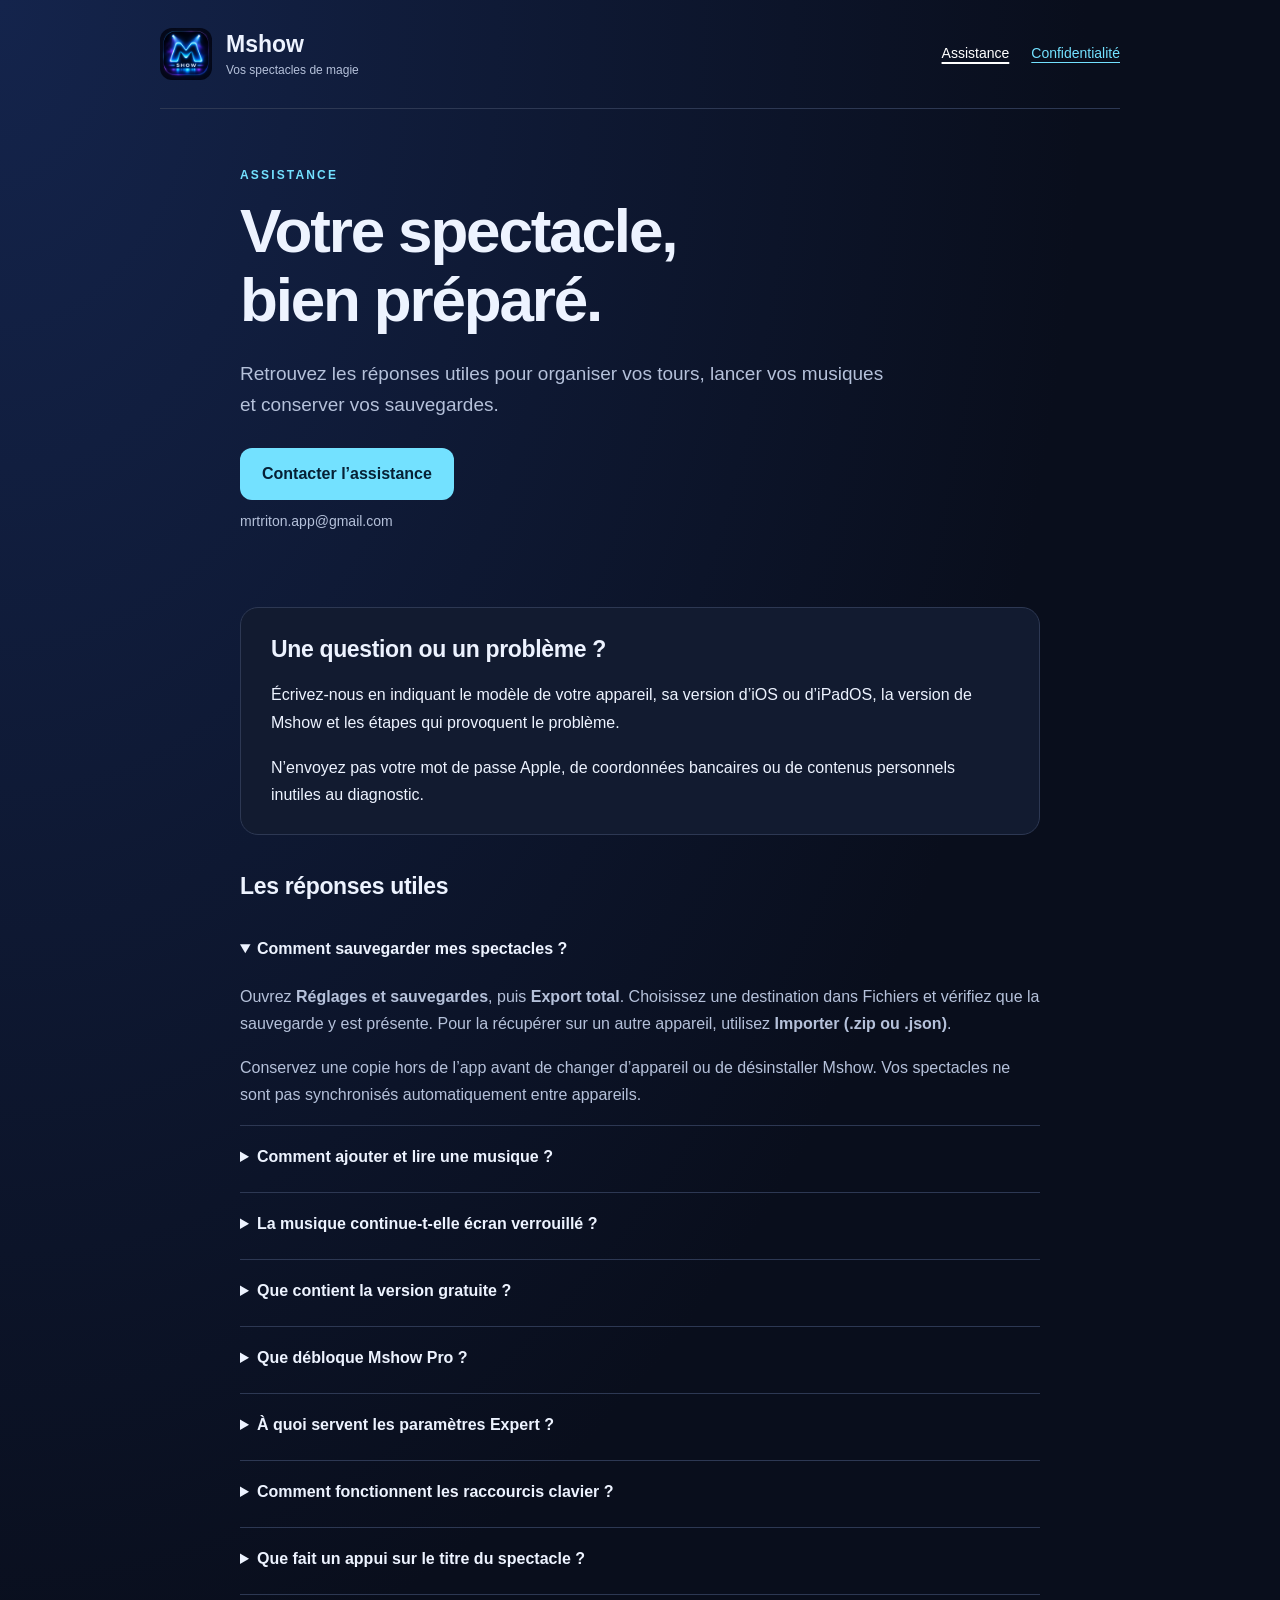
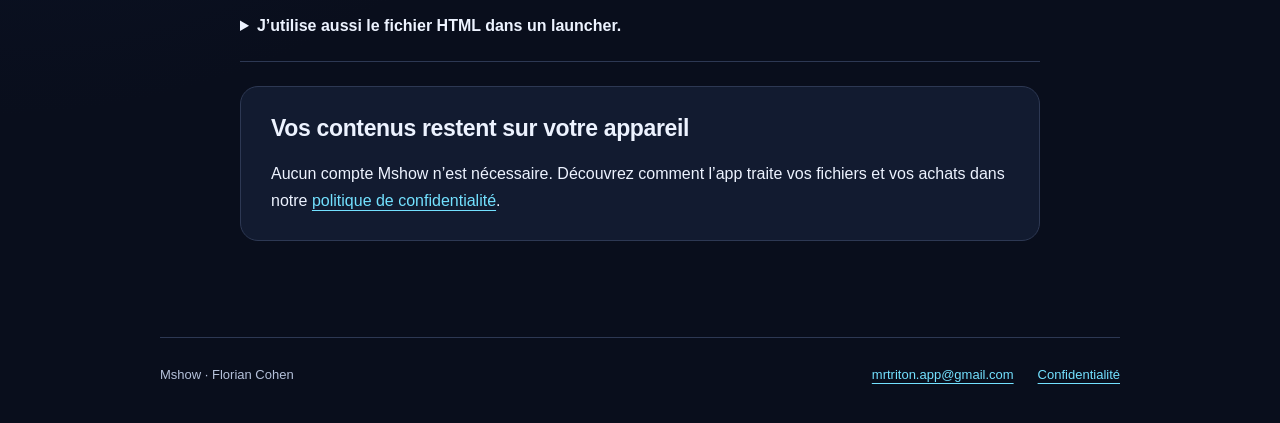
==== index.html @ b4349d7d "Publish Mshow support and privacy pages" ====
<!doctype html>
<html lang="fr"><head><meta charset="utf-8"><meta name="viewport" content="width=device-width,initial-scale=1"><title>Assistance Mshow</title><meta name="description" content="Aide Mshow : spectacles, musiques, sauvegardes et achat unique Mshow Pro."><link rel="icon" href="logo.png"><link rel="stylesheet" href="style.css"></head>
<body><header><a class="brand" href="./"><img src="logo.png" width="52" height="52" alt=""><span>Mshow<small>Vos spectacles de magie</small></span></a><nav aria-label="Navigation"><a href="./" aria-current="page">Assistance</a><a href="confidentialite.html">Confidentialité</a></nav></header>
<main><section class="intro"><p class="eyebrow">ASSISTANCE</p><h1>Votre spectacle,<br>bien préparé.</h1><p class="lead">Retrouvez les réponses utiles pour organiser vos tours, lancer vos musiques et conserver vos sauvegardes.</p><a class="contact" href="mailto:mrtriton.app@gmail.com?subject=Assistance%20Mshow">Contacter l’assistance</a><p class="email">mrtriton.app@gmail.com</p></section>
<section class="card"><h2>Une question ou un problème ?</h2><p>Écrivez-nous en indiquant le modèle de votre appareil, sa version d’iOS ou d’iPadOS, la version de Mshow et les étapes qui provoquent le problème.</p><p>N’envoyez pas votre mot de passe Apple, de coordonnées bancaires ou de contenus personnels inutiles au diagnostic.</p></section>
<section aria-labelledby="faq"><h2 id="faq">Les réponses utiles</h2>
<details open><summary>Comment sauvegarder mes spectacles ?</summary><p>Ouvrez <strong>Réglages et sauvegardes</strong>, puis <strong>Export total</strong>. Choisissez une destination dans Fichiers et vérifiez que la sauvegarde y est présente. Pour la récupérer sur un autre appareil, utilisez <strong>Importer (.zip ou .json)</strong>.</p><p>Conservez une copie hors de l’app avant de changer d’appareil ou de désinstaller Mshow. Vos spectacles ne sont pas synchronisés automatiquement entre appareils.</p></details>
<details><summary>Comment ajouter et lire une musique ?</summary><p>Ouvrez un tour et choisissez un fichier musical présent sur l’appareil. Réglez si besoin le début et la fin de l’extrait, puis enregistrez le tour. En mode Live, touchez le tour pour lancer sa musique.</p><p>Si vous n’entendez rien, vérifiez le volume A/B/C sélectionné et la sortie audio de l’appareil. Assurez-vous que le fichier a bien été téléchargé depuis son service de stockage.</p></details>
<details><summary>La musique continue-t-elle écran verrouillé ?</summary><p>L’app iOS utilise un lecteur natif pour continuer la lecture lorsque vous ouvrez une autre app ou verrouillez l’écran. Les commandes de lecture et de pause sont disponibles sur l’écran verrouillé lorsqu’iOS les associe à Mshow.</p><p>Avant un spectacle, vérifiez les extraits, les enchaînements, le Bluetooth et les interruptions avec votre appareil et vos musiques. Attendez que les pistes nécessaires soient préparées avant de verrouiller l’écran.</p></details>
<details><summary>Que contient la version gratuite ?</summary><p>Un spectacle et jusqu’à dix tours dans la bibliothèque, avec lecture musicale, listes de préparation, sauvegardes et exports. Les listes de préparation et les séparateurs ne comptent pas comme tours.</p></details>
<details><summary>Que débloque Mshow Pro ?</summary><p>Mshow Pro permet de créer des spectacles et des tours sans limite. Il s’agit d’un <strong>achat unique, sans abonnement</strong>. Le prix localisé s’affiche dans l’app et Apple confirme le montant avant tout achat.</p><p>Pour retrouver votre achat, ouvrez <strong>Réglages et sauvegardes → Découvrir Mshow Pro → Restaurer mes achats</strong>, avec le compte Apple utilisé lors de l’achat. Une réinstallation peut aussi retrouver automatiquement le droit Pro. La restauration de l’achat ne restaure pas vos spectacles : utilisez vos sauvegardes pour vos contenus.</p></details>
<details><summary>À quoi servent les paramètres Expert ?</summary><p>Ils permettent d’afficher le volume C, de choisir les vues du spectacle, d’activer les transferts en petits fichiers, de régler leur taille et de configurer les raccourcis clavier.</p><p>La conversion locale des nouveaux fichiers musicaux dépassant 320 kb/s en MP3 320 kb/s est activée par défaut. Désactivez cette option pour conserver systématiquement les originaux. Les anciennes musiques et les sauvegardes importées ne sont pas réencodées.</p></details>
<details><summary>Comment fonctionnent les raccourcis clavier ?</summary><p>Activez-les dans Expert. Par défaut : Espace pour la musique suivante, A/B/C pour les volumes correspondants, D pour pause/reprise et E pour la musique précédente. C ne fonctionne que si le volume C est actif. Chaque touche est personnalisable.</p><p>Les raccourcis de lettres sont suspendus pendant la saisie, l’édition et les fenêtres de réglages. Les touches média restent indépendantes de cette option ; leur transmission dépend du clavier et du système. Lancez une première musique au toucher si nécessaire.</p></details>
<details><summary>Que fait un appui sur le titre du spectacle ?</summary><p>En Live, il efface les repères des tours déjà lus et désactive le suivi GO. La musique en cours continue à sa position actuelle.</p></details>
<details><summary>J’utilise aussi le fichier HTML dans un launcher.</summary><p>Le HTML conserve son stockage dans le navigateur ou le launcher utilisé. Ses données ne se synchronisent pas automatiquement avec l’app iOS : transférez-les par sauvegarde.</p><p>Dans le HTML, la lecture en arrière-plan et les touches média dépendent du launcher. Les achats et la restauration Apple sont disponibles dans l’app iOS. Pour un spectacle dans le launcher, gardez-le au premier plan si son navigateur suspend l’audio.</p></details>
</section><section class="card"><h2>Vos contenus restent sur votre appareil</h2><p>Aucun compte Mshow n’est nécessaire. Découvrez comment l’app traite vos fichiers et vos achats dans notre <a href="confidentialite.html">politique de confidentialité</a>.</p></section></main>
<footer><p>Mshow · Florian Cohen</p><a href="mailto:mrtriton.app@gmail.com">mrtriton.app@gmail.com</a><a href="confidentialite.html">Confidentialité</a></footer></body></html>
---- style.css ----
:root{color-scheme:dark;--bg:#090e1c;--panel:#121b30;--line:#2d3853;--ink:#edf3ff;--muted:#b5c1da;--cyan:#73e1ff;--purple:#b7a2ff;font-family:-apple-system,BlinkMacSystemFont,"Segoe UI",sans-serif}*{box-sizing:border-box}body{margin:0;background:radial-gradient(ellipse at 0 0,#14244c 0,transparent 60%),var(--bg);color:var(--ink);line-height:1.7}a{color:var(--cyan);text-underline-offset:4px}a:hover{color:white}header,footer,main{width:min(100% - 40px,960px);margin:auto}header{display:flex;align-items:center;justify-content:space-between;gap:24px;padding:28px 0;border-bottom:1px solid var(--line)}.brand{display:flex;align-items:center;gap:14px;text-decoration:none;font-weight:800;font-size:23px;color:var(--ink);line-height:1.25}.brand img{border-radius:12px}.brand small{display:block;color:var(--muted);font-size:12px;font-weight:400;margin-top:5px}nav{display:flex;gap:22px;font-size:14px}nav a[aria-current]{color:white;text-decoration-thickness:2px}main{padding:56px 0 60px;max-width:800px}h1{font-size:clamp(36px,7vw,62px);line-height:1.1;letter-spacing:-.035em;margin:12px 0 24px}h2{font-size:23px;line-height:1.35;letter-spacing:-.015em;margin:0 0 16px}p{margin:0 0 18px}.eyebrow{font-size:12px;letter-spacing:.18em;font-weight:800;color:var(--cyan);margin:0}.lead{font-size:19px;line-height:1.65;max-width:650px;color:var(--muted)}.intro{padding-bottom:32px}.contact{display:inline-block;background:var(--cyan);color:#062035;text-decoration:none;font-size:16px;font-weight:750;padding:12px 22px;border-radius:12px;margin:10px 0}.contact:hover{background:#b4f0ff;color:#062035}.email{font-size:14px;color:var(--muted)}.card{padding:26px 30px;background:var(--panel);border:1px solid var(--line);border-radius:18px;margin:24px 0 36px}.card p:last-child{margin-bottom:0}details{border-bottom:1px solid var(--line);padding:17px 0}summary{font-weight:700;cursor:pointer;min-height:32px;padding-right:8px}details p{color:var(--muted);margin:16px 0 0}.policy section{padding:28px 0;border-top:1px solid var(--line)}.policy section p{color:var(--muted)}.policy .lead{margin-bottom:42px}.policy p:last-child{margin-bottom:0}footer{display:flex;flex-wrap:wrap;gap:12px 24px;padding:26px 0 36px;border-top:1px solid var(--line);font-size:13px;color:var(--muted)}footer p{margin:0;margin-right:auto}:focus-visible{outline:3px solid var(--purple);outline-offset:5px}@media(max-width:560px){header{align-items:flex-start;flex-direction:column;gap:20px;padding-top:22px}.brand{font-size:21px}main{padding-top:36px}.card{padding:22px}nav{gap:24px}.lead{font-size:17px}summary{line-height:1.5}footer{flex-direction:column;gap:9px}}
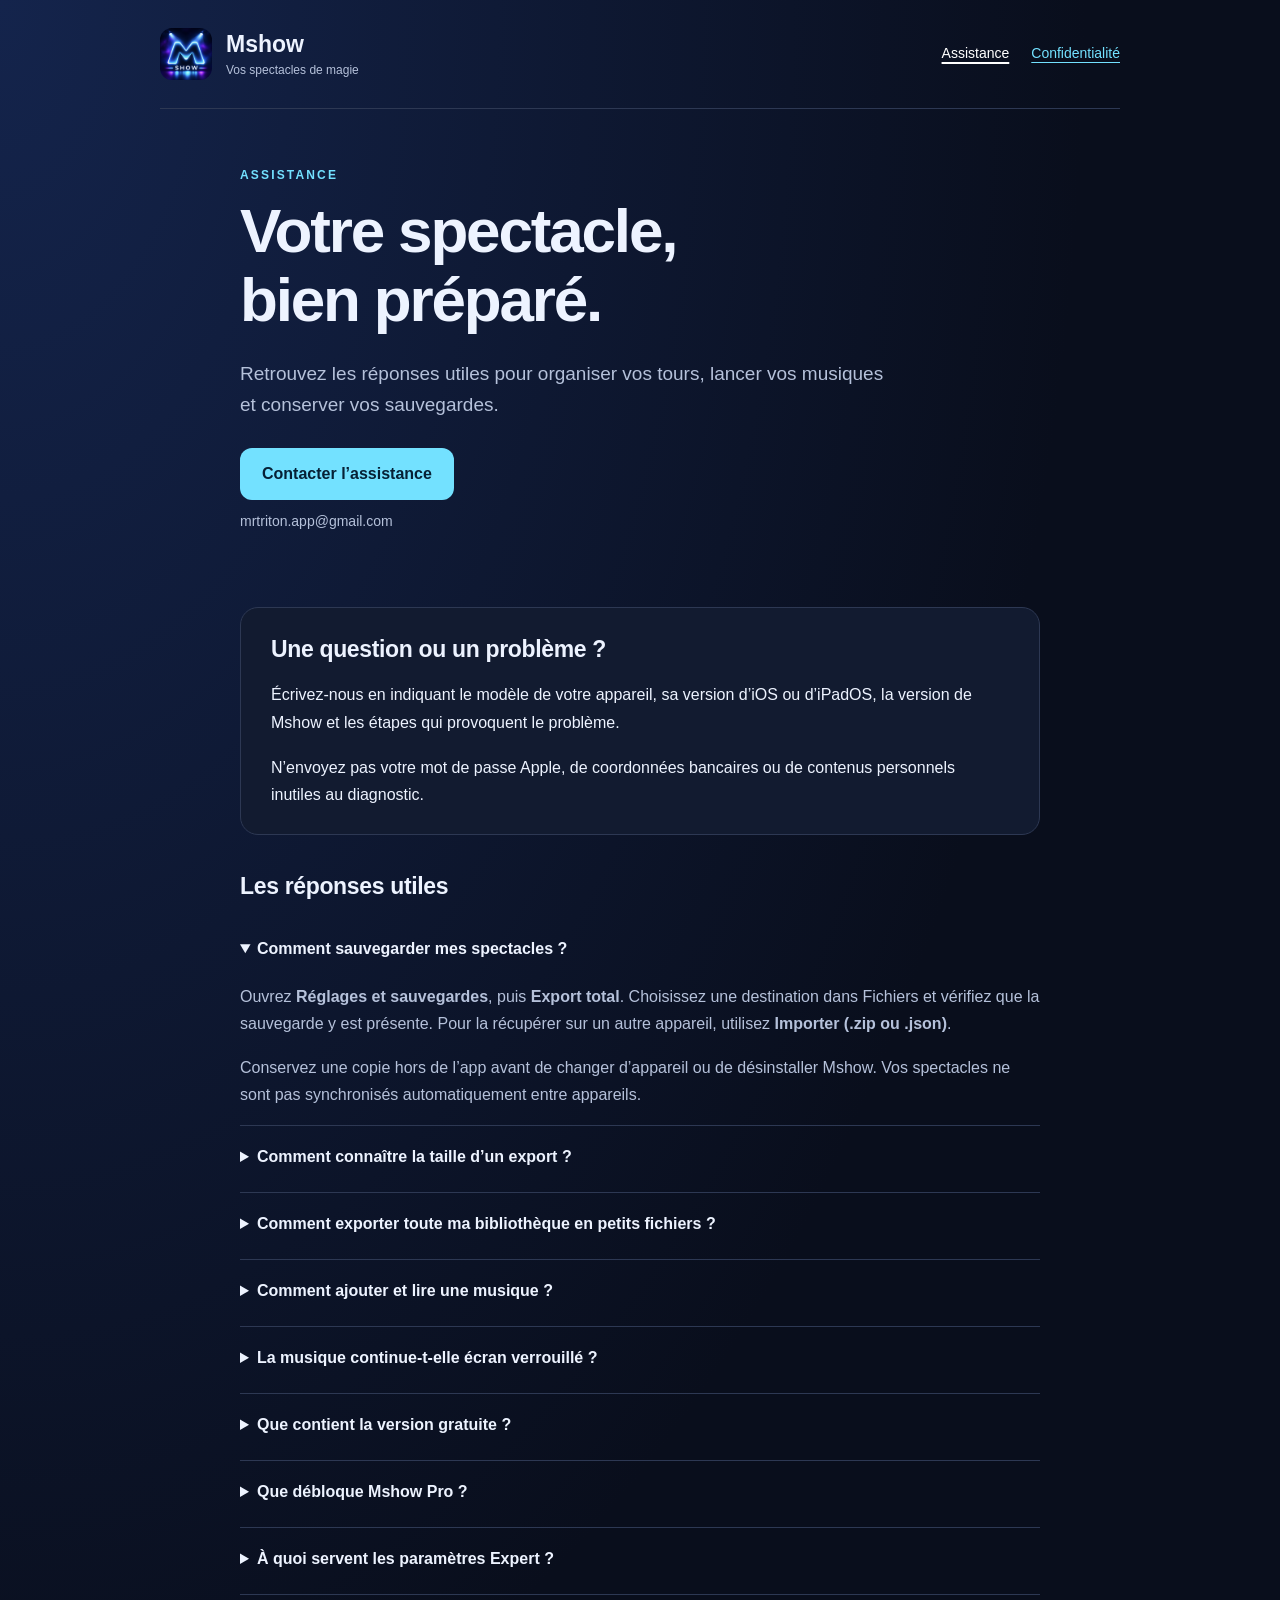
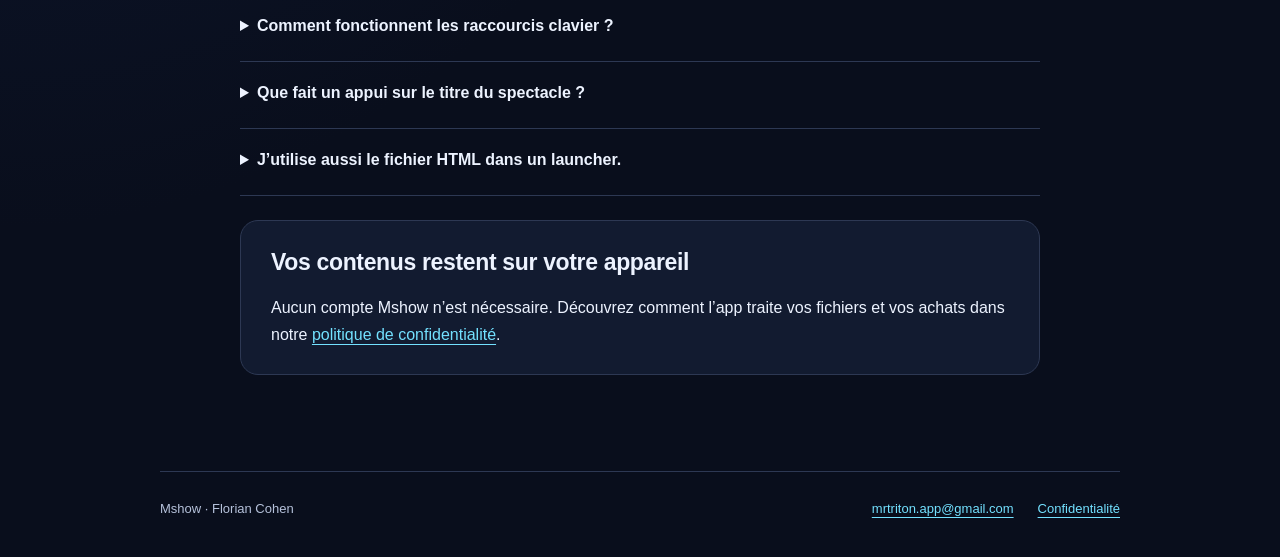
==== commit 0f8efa4f: "Update support for v3.97 exports and the new logo" ====
--- a/index.html
+++ b/index.html
@@ -5,6 +5,8 @@
 <section class="card"><h2>Une question ou un problème ?</h2><p>Écrivez-nous en indiquant le modèle de votre appareil, sa version d’iOS ou d’iPadOS, la version de Mshow et les étapes qui provoquent le problème.</p><p>N’envoyez pas votre mot de passe Apple, de coordonnées bancaires ou de contenus personnels inutiles au diagnostic.</p></section>
 <section aria-labelledby="faq"><h2 id="faq">Les réponses utiles</h2>
 <details open><summary>Comment sauvegarder mes spectacles ?</summary><p>Ouvrez <strong>Réglages et sauvegardes</strong>, puis <strong>Export total</strong>. Choisissez une destination dans Fichiers et vérifiez que la sauvegarde y est présente. Pour la récupérer sur un autre appareil, utilisez <strong>Importer (.zip ou .json)</strong>.</p><p>Conservez une copie hors de l’app avant de changer d’appareil ou de désinstaller Mshow. Vos spectacles ne sont pas synchronisés automatiquement entre appareils.</p></details>
+<details><summary>Comment connaître la taille d’un export ?</summary><p>À partir de Mshow v3.97, choisissez un export pour voir sa taille totale avant de confirmer. Les musiques ne sont pas lues et le ZIP n’est pas créé pour ce récapitulatif. Vous pouvez annuler sans lancer le partage.</p></details>
+<details><summary>Comment exporter toute ma bibliothèque en petits fichiers ?</summary><p>Dans Expert, activez les options de petits fichiers puis choisissez <strong>Export total en petits fichiers</strong>. L’export comprend la bibliothèque entière, les spectacles, les dossiers, les images et les musiques. Le récapitulatif indique le nombre de fichiers et la taille totale, informations des ZIP comprises.</p><p>Préparez et enregistrez chaque partie, puis importez toutes les parties sur l’autre appareil, dans n’importe quel ordre. Pour les exports totaux fractionnés, utilisez Mshow v3.97 ou un fichier HTML à jour sur les deux appareils. L’import fusionne les données et conserve les limites de la version gratuite.</p></details>
 <details><summary>Comment ajouter et lire une musique ?</summary><p>Ouvrez un tour et choisissez un fichier musical présent sur l’appareil. Réglez si besoin le début et la fin de l’extrait, puis enregistrez le tour. En mode Live, touchez le tour pour lancer sa musique.</p><p>Si vous n’entendez rien, vérifiez le volume A/B/C sélectionné et la sortie audio de l’appareil. Assurez-vous que le fichier a bien été téléchargé depuis son service de stockage.</p></details>
 <details><summary>La musique continue-t-elle écran verrouillé ?</summary><p>L’app iOS utilise un lecteur natif pour continuer la lecture lorsque vous ouvrez une autre app ou verrouillez l’écran. Les commandes de lecture et de pause sont disponibles sur l’écran verrouillé lorsqu’iOS les associe à Mshow.</p><p>Avant un spectacle, vérifiez les extraits, les enchaînements, le Bluetooth et les interruptions avec votre appareil et vos musiques. Attendez que les pistes nécessaires soient préparées avant de verrouiller l’écran.</p></details>
 <details><summary>Que contient la version gratuite ?</summary><p>Un spectacle et jusqu’à dix tours dans la bibliothèque, avec lecture musicale, listes de préparation, sauvegardes et exports. Les listes de préparation et les séparateurs ne comptent pas comme tours.</p></details>
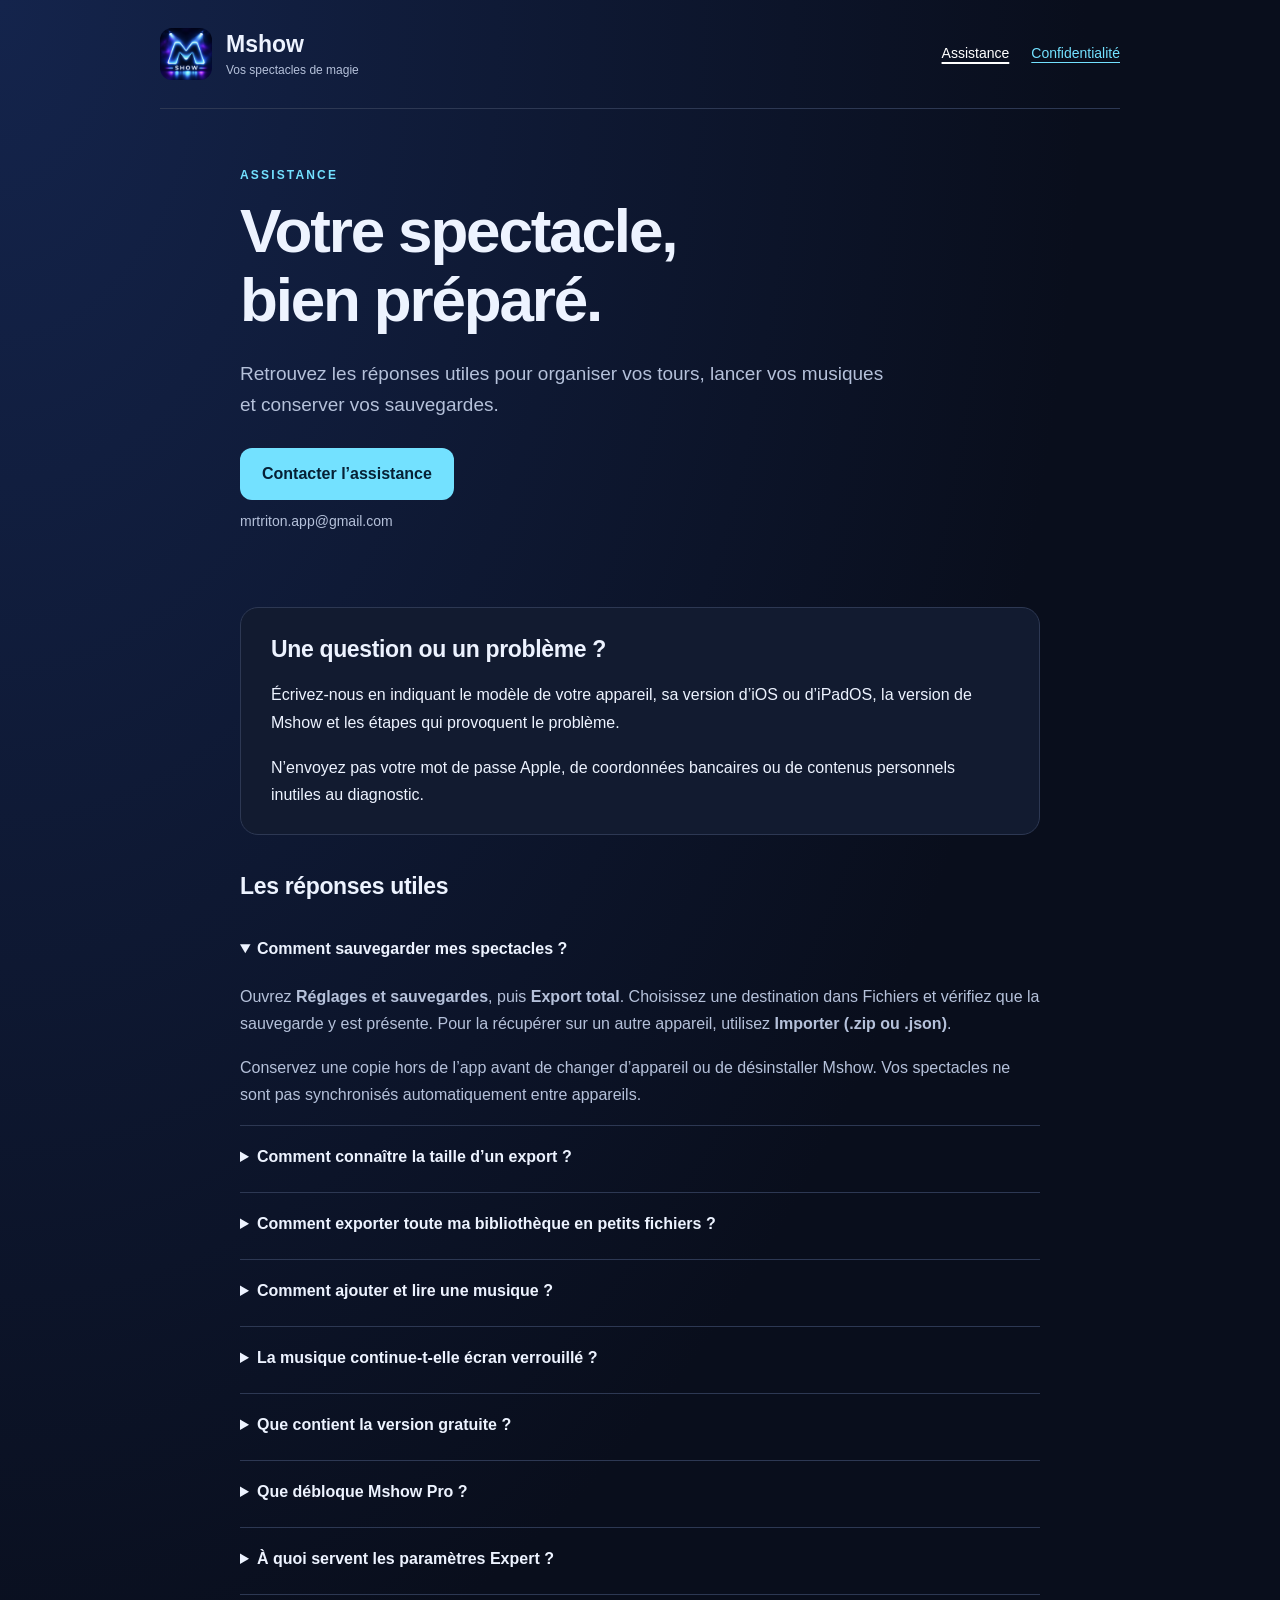
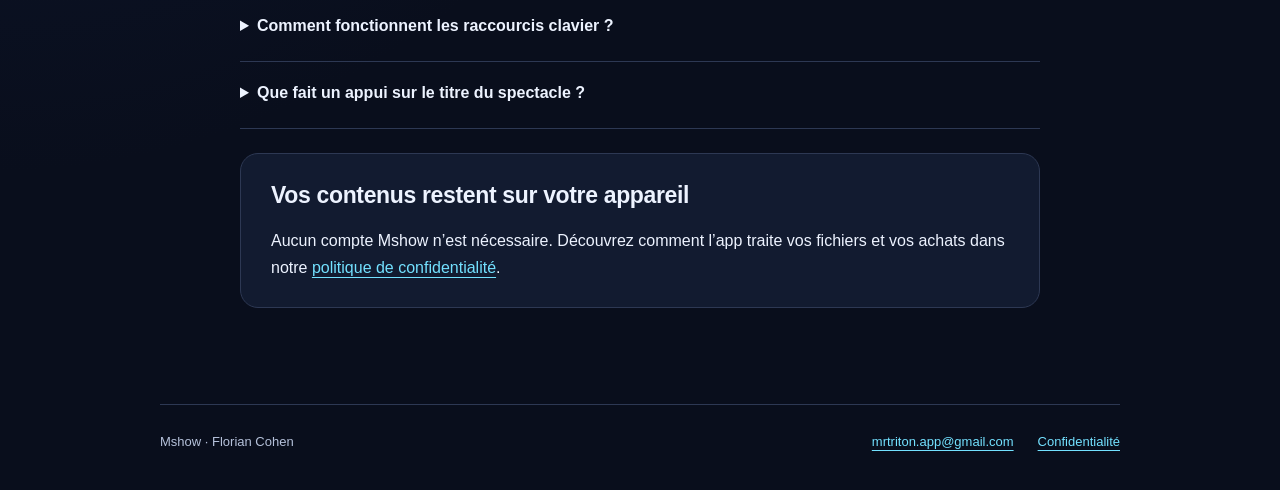
==== commit 798e34f9: "Centrer les pages publiques sur Mshow iOS" ====
--- a/index.html
+++ b/index.html
@@ -14,6 +14,5 @@
 <details><summary>À quoi servent les paramètres Expert ?</summary><p>Ils permettent d’afficher le volume C, de choisir les vues du spectacle, d’activer les transferts en petits fichiers, de régler leur taille et de configurer les raccourcis clavier.</p><p>La conversion locale des nouveaux fichiers musicaux dépassant 320 kb/s en MP3 320 kb/s est activée par défaut. Désactivez cette option pour conserver systématiquement les originaux. Les anciennes musiques et les sauvegardes importées ne sont pas réencodées.</p></details>
 <details><summary>Comment fonctionnent les raccourcis clavier ?</summary><p>Activez-les dans Expert. Par défaut : Espace pour la musique suivante, A/B/C pour les volumes correspondants, D pour pause/reprise et E pour la musique précédente. C ne fonctionne que si le volume C est actif. Chaque touche est personnalisable.</p><p>Les raccourcis de lettres sont suspendus pendant la saisie, l’édition et les fenêtres de réglages. Les touches média restent indépendantes de cette option ; leur transmission dépend du clavier et du système. Lancez une première musique au toucher si nécessaire.</p></details>
 <details><summary>Que fait un appui sur le titre du spectacle ?</summary><p>En Live, il efface les repères des tours déjà lus et désactive le suivi GO. La musique en cours continue à sa position actuelle.</p></details>
-<details><summary>J’utilise aussi le fichier HTML dans un launcher.</summary><p>Le HTML conserve son stockage dans le navigateur ou le launcher utilisé. Ses données ne se synchronisent pas automatiquement avec l’app iOS : transférez-les par sauvegarde.</p><p>Dans le HTML, la lecture en arrière-plan et les touches média dépendent du launcher. Les achats et la restauration Apple sont disponibles dans l’app iOS. Pour un spectacle dans le launcher, gardez-le au premier plan si son navigateur suspend l’audio.</p></details>
 </section><section class="card"><h2>Vos contenus restent sur votre appareil</h2><p>Aucun compte Mshow n’est nécessaire. Découvrez comment l’app traite vos fichiers et vos achats dans notre <a href="confidentialite.html">politique de confidentialité</a>.</p></section></main>
 <footer><p>Mshow · Florian Cohen</p><a href="mailto:mrtriton.app@gmail.com">mrtriton.app@gmail.com</a><a href="confidentialite.html">Confidentialité</a></footer></body></html>
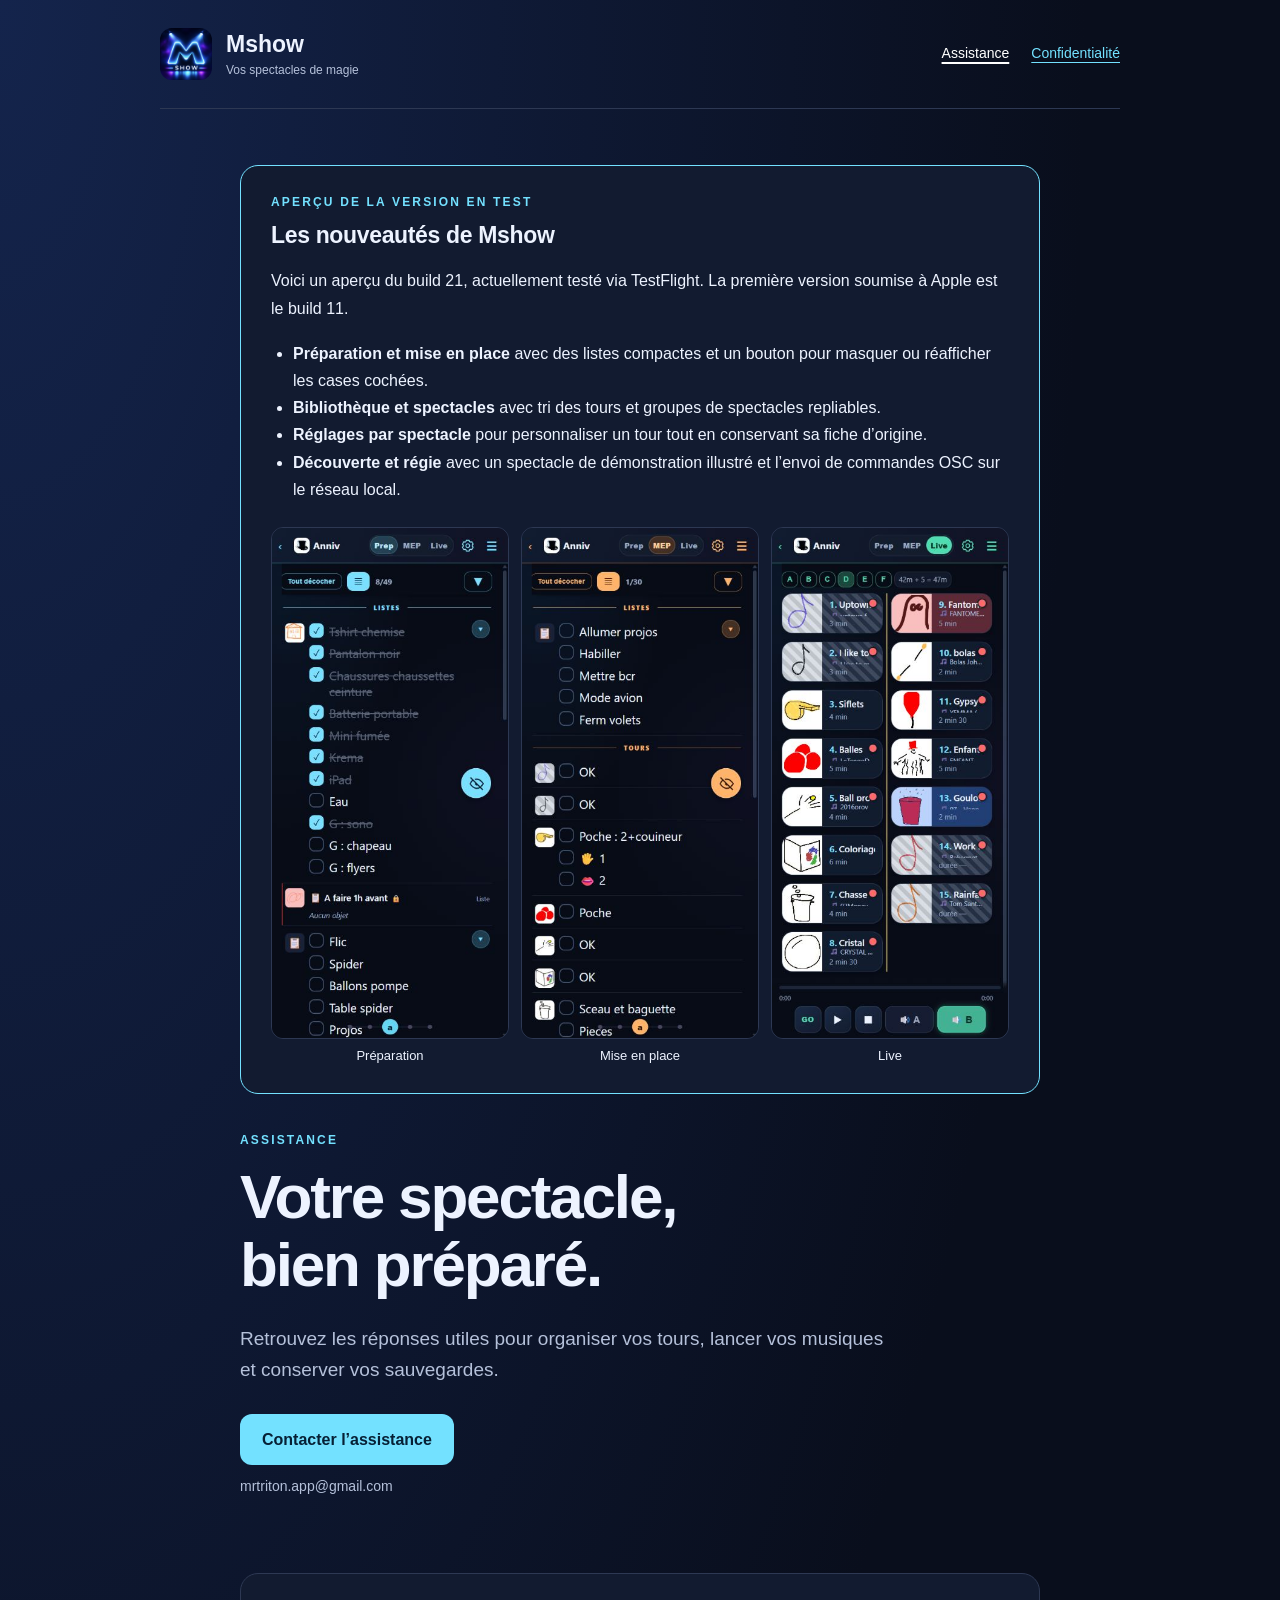
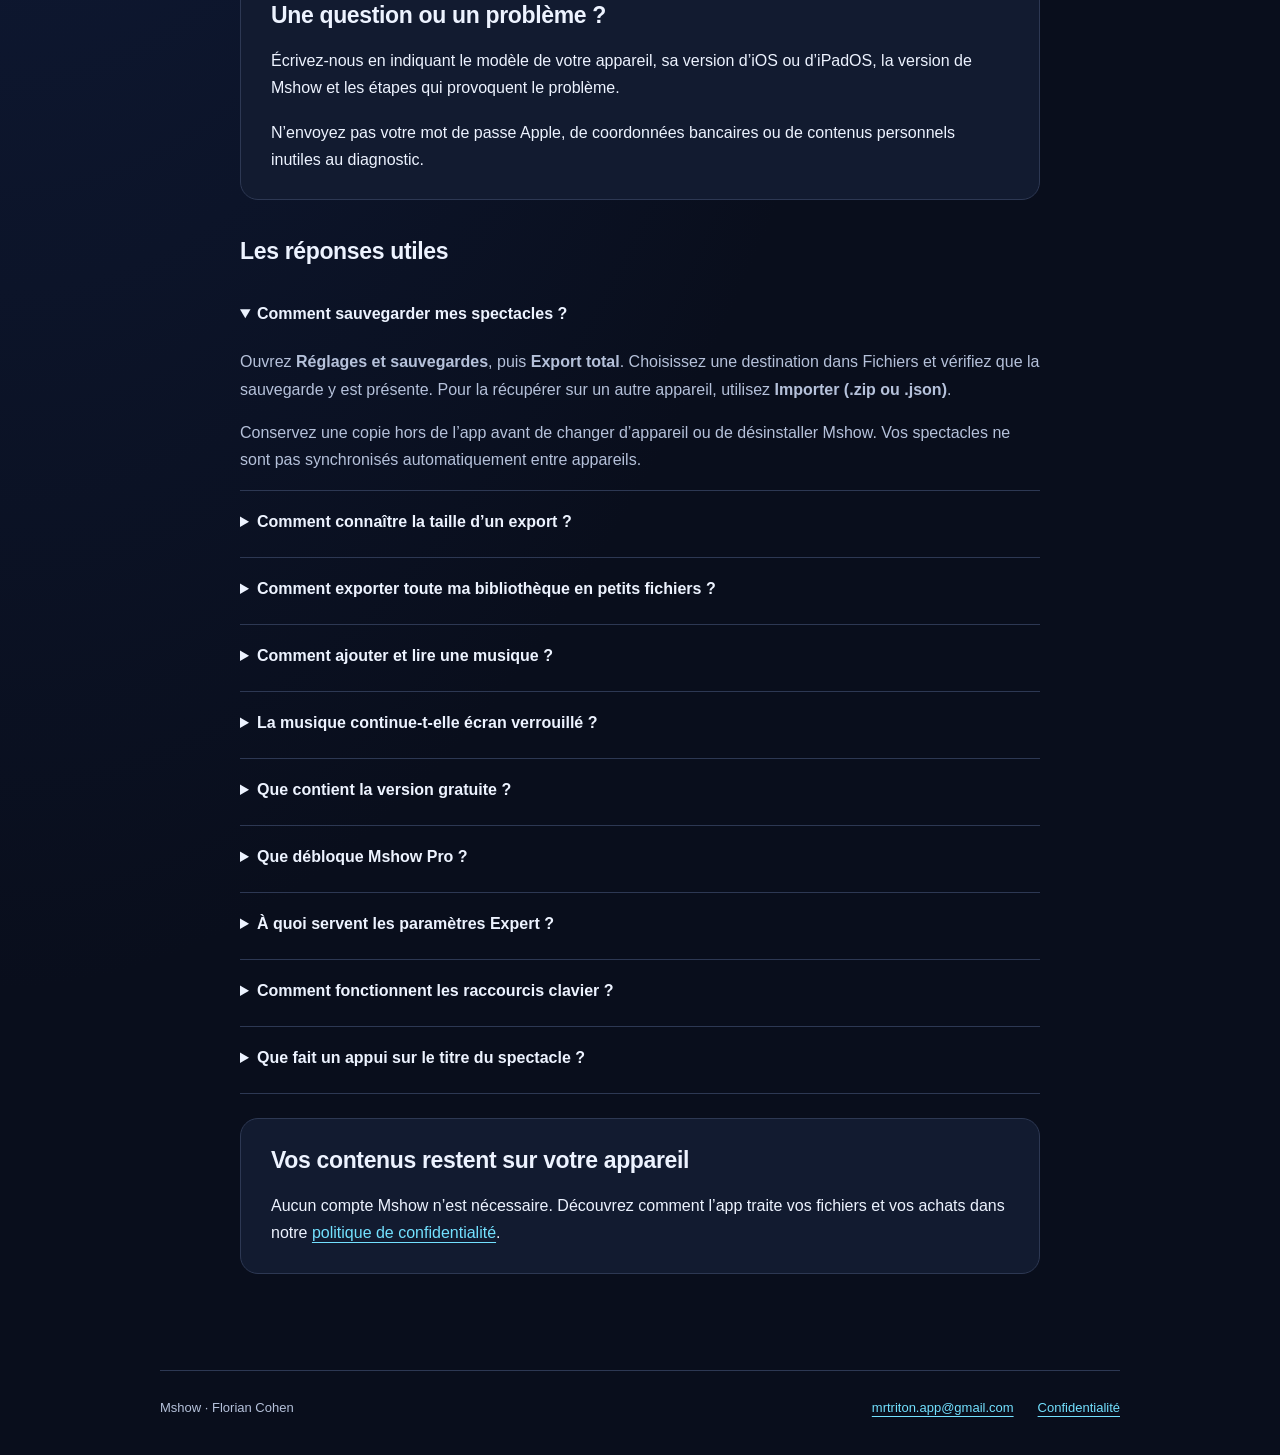
==== commit abd8f6b6: "Présenter les nouveautés de Mshow en test" ====
--- a/index.html
+++ b/index.html
@@ -1,12 +1,29 @@
 <!doctype html>
 <html lang="fr"><head><meta charset="utf-8"><meta name="viewport" content="width=device-width,initial-scale=1"><title>Assistance Mshow</title><meta name="description" content="Aide Mshow : spectacles, musiques, sauvegardes et achat unique Mshow Pro."><link rel="icon" href="logo.png"><link rel="stylesheet" href="style.css"></head>
 <body><header><a class="brand" href="./"><img src="logo.png" width="52" height="52" alt=""><span>Mshow<small>Vos spectacles de magie</small></span></a><nav aria-label="Navigation"><a href="./" aria-current="page">Assistance</a><a href="confidentialite.html">Confidentialité</a></nav></header>
-<main><section class="intro"><p class="eyebrow">ASSISTANCE</p><h1>Votre spectacle,<br>bien préparé.</h1><p class="lead">Retrouvez les réponses utiles pour organiser vos tours, lancer vos musiques et conserver vos sauvegardes.</p><a class="contact" href="mailto:mrtriton.app@gmail.com?subject=Assistance%20Mshow">Contacter l’assistance</a><p class="email">mrtriton.app@gmail.com</p></section>
+<main>
+<section class="card beta-preview" aria-labelledby="beta-title">
+  <p class="eyebrow">APERÇU DE LA VERSION EN TEST</p>
+  <h2 id="beta-title">Les nouveautés de Mshow</h2>
+  <p>Voici un aperçu du build 21, actuellement testé via TestFlight. La première version soumise à Apple est le build 11.</p>
+  <ul>
+    <li><strong>Préparation et mise en place</strong> avec des listes compactes et un bouton pour masquer ou réafficher les cases cochées.</li>
+    <li><strong>Bibliothèque et spectacles</strong> avec tri des tours et groupes de spectacles repliables.</li>
+    <li><strong>Réglages par spectacle</strong> pour personnaliser un tour tout en conservant sa fiche d’origine.</li>
+    <li><strong>Découverte et régie</strong> avec un spectacle de démonstration illustré et l’envoi de commandes OSC sur le réseau local.</li>
+  </ul>
+  <div class="beta-gallery">
+    <figure><a href="apercu-v424-prep.png"><img src="apercu-v424-prep.png" width="390" height="844" alt="Liste de préparation compacte du spectacle Anniv"></a><figcaption>Préparation</figcaption></figure>
+    <figure><a href="apercu-v424-mep.png"><img src="apercu-v424-mep.png" width="390" height="844" alt="Liste de mise en place du spectacle Anniv"></a><figcaption>Mise en place</figcaption></figure>
+    <figure><a href="apercu-v424-live.png"><img src="apercu-v424-live.png" width="390" height="844" alt="Vue Live du spectacle Anniv avec les dessins des tours"></a><figcaption>Live</figcaption></figure>
+  </div>
+</section>
+<section class="intro"><p class="eyebrow">ASSISTANCE</p><h1>Votre spectacle,<br>bien préparé.</h1><p class="lead">Retrouvez les réponses utiles pour organiser vos tours, lancer vos musiques et conserver vos sauvegardes.</p><a class="contact" href="mailto:mrtriton.app@gmail.com?subject=Assistance%20Mshow">Contacter l’assistance</a><p class="email">mrtriton.app@gmail.com</p></section>
 <section class="card"><h2>Une question ou un problème ?</h2><p>Écrivez-nous en indiquant le modèle de votre appareil, sa version d’iOS ou d’iPadOS, la version de Mshow et les étapes qui provoquent le problème.</p><p>N’envoyez pas votre mot de passe Apple, de coordonnées bancaires ou de contenus personnels inutiles au diagnostic.</p></section>
 <section aria-labelledby="faq"><h2 id="faq">Les réponses utiles</h2>
 <details open><summary>Comment sauvegarder mes spectacles ?</summary><p>Ouvrez <strong>Réglages et sauvegardes</strong>, puis <strong>Export total</strong>. Choisissez une destination dans Fichiers et vérifiez que la sauvegarde y est présente. Pour la récupérer sur un autre appareil, utilisez <strong>Importer (.zip ou .json)</strong>.</p><p>Conservez une copie hors de l’app avant de changer d’appareil ou de désinstaller Mshow. Vos spectacles ne sont pas synchronisés automatiquement entre appareils.</p></details>
 <details><summary>Comment connaître la taille d’un export ?</summary><p>À partir de Mshow v3.97, choisissez un export pour voir sa taille totale avant de confirmer. Les musiques ne sont pas lues et le ZIP n’est pas créé pour ce récapitulatif. Vous pouvez annuler sans lancer le partage.</p></details>
-<details><summary>Comment exporter toute ma bibliothèque en petits fichiers ?</summary><p>Dans Expert, activez les options de petits fichiers puis choisissez <strong>Export total en petits fichiers</strong>. L’export comprend la bibliothèque entière, les spectacles, les dossiers, les images et les musiques. Le récapitulatif indique le nombre de fichiers et la taille totale, informations des ZIP comprises.</p><p>Préparez et enregistrez chaque partie, puis importez toutes les parties sur l’autre appareil, dans n’importe quel ordre. Pour les exports totaux fractionnés, utilisez Mshow v3.97 ou un fichier HTML à jour sur les deux appareils. L’import fusionne les données et conserve les limites de la version gratuite.</p></details>
+<details><summary>Comment exporter toute ma bibliothèque en petits fichiers ?</summary><p>Dans Expert, activez les options de petits fichiers puis choisissez <strong>Export total en petits fichiers</strong>. L’export comprend la bibliothèque entière, les spectacles, les dossiers, les images et les musiques. Le récapitulatif indique le nombre de fichiers et la taille totale, informations des ZIP comprises.</p><p>Préparez et enregistrez chaque partie, puis importez toutes les parties sur l’autre appareil, dans n’importe quel ordre. Pour les exports totaux fractionnés, utilisez Mshow v3.97 ou une version plus récente sur les deux appareils. L’import fusionne les données et conserve les limites de la version gratuite.</p></details>
 <details><summary>Comment ajouter et lire une musique ?</summary><p>Ouvrez un tour et choisissez un fichier musical présent sur l’appareil. Réglez si besoin le début et la fin de l’extrait, puis enregistrez le tour. En mode Live, touchez le tour pour lancer sa musique.</p><p>Si vous n’entendez rien, vérifiez le volume A/B/C sélectionné et la sortie audio de l’appareil. Assurez-vous que le fichier a bien été téléchargé depuis son service de stockage.</p></details>
 <details><summary>La musique continue-t-elle écran verrouillé ?</summary><p>L’app iOS utilise un lecteur natif pour continuer la lecture lorsque vous ouvrez une autre app ou verrouillez l’écran. Les commandes de lecture et de pause sont disponibles sur l’écran verrouillé lorsqu’iOS les associe à Mshow.</p><p>Avant un spectacle, vérifiez les extraits, les enchaînements, le Bluetooth et les interruptions avec votre appareil et vos musiques. Attendez que les pistes nécessaires soient préparées avant de verrouiller l’écran.</p></details>
 <details><summary>Que contient la version gratuite ?</summary><p>Un spectacle et jusqu’à dix tours dans la bibliothèque, avec lecture musicale, listes de préparation, sauvegardes et exports. Les listes de préparation et les séparateurs ne comptent pas comme tours.</p></details>
--- a/style.css
+++ b/style.css
@@ -1 +1,11 @@
 :root{color-scheme:dark;--bg:#090e1c;--panel:#121b30;--line:#2d3853;--ink:#edf3ff;--muted:#b5c1da;--cyan:#73e1ff;--purple:#b7a2ff;font-family:-apple-system,BlinkMacSystemFont,"Segoe UI",sans-serif}*{box-sizing:border-box}body{margin:0;background:radial-gradient(ellipse at 0 0,#14244c 0,transparent 60%),var(--bg);color:var(--ink);line-height:1.7}a{color:var(--cyan);text-underline-offset:4px}a:hover{color:white}header,footer,main{width:min(100% - 40px,960px);margin:auto}header{display:flex;align-items:center;justify-content:space-between;gap:24px;padding:28px 0;border-bottom:1px solid var(--line)}.brand{display:flex;align-items:center;gap:14px;text-decoration:none;font-weight:800;font-size:23px;color:var(--ink);line-height:1.25}.brand img{border-radius:12px}.brand small{display:block;color:var(--muted);font-size:12px;font-weight:400;margin-top:5px}nav{display:flex;gap:22px;font-size:14px}nav a[aria-current]{color:white;text-decoration-thickness:2px}main{padding:56px 0 60px;max-width:800px}h1{font-size:clamp(36px,7vw,62px);line-height:1.1;letter-spacing:-.035em;margin:12px 0 24px}h2{font-size:23px;line-height:1.35;letter-spacing:-.015em;margin:0 0 16px}p{margin:0 0 18px}.eyebrow{font-size:12px;letter-spacing:.18em;font-weight:800;color:var(--cyan);margin:0}.lead{font-size:19px;line-height:1.65;max-width:650px;color:var(--muted)}.intro{padding-bottom:32px}.contact{display:inline-block;background:var(--cyan);color:#062035;text-decoration:none;font-size:16px;font-weight:750;padding:12px 22px;border-radius:12px;margin:10px 0}.contact:hover{background:#b4f0ff;color:#062035}.email{font-size:14px;color:var(--muted)}.card{padding:26px 30px;background:var(--panel);border:1px solid var(--line);border-radius:18px;margin:24px 0 36px}.card p:last-child{margin-bottom:0}details{border-bottom:1px solid var(--line);padding:17px 0}summary{font-weight:700;cursor:pointer;min-height:32px;padding-right:8px}details p{color:var(--muted);margin:16px 0 0}.policy section{padding:28px 0;border-top:1px solid var(--line)}.policy section p{color:var(--muted)}.policy .lead{margin-bottom:42px}.policy p:last-child{margin-bottom:0}footer{display:flex;flex-wrap:wrap;gap:12px 24px;padding:26px 0 36px;border-top:1px solid var(--line);font-size:13px;color:var(--muted)}footer p{margin:0;margin-right:auto}:focus-visible{outline:3px solid var(--purple);outline-offset:5px}@media(max-width:560px){header{align-items:flex-start;flex-direction:column;gap:20px;padding-top:22px}.brand{font-size:21px}main{padding-top:36px}.card{padding:22px}nav{gap:24px}.lead{font-size:17px}summary{line-height:1.5}footer{flex-direction:column;gap:9px}}
+
+.beta-preview{margin-top:0;border-color:var(--cyan)}
+.beta-preview .eyebrow{margin-bottom:8px}
+.beta-preview ul{padding-left:22px;margin:0 0 24px}
+.beta-gallery{display:grid;grid-template-columns:repeat(3,minmax(0,1fr));gap:12px}
+.beta-gallery figure{margin:0;text-align:center}
+.beta-gallery a{display:block}
+.beta-gallery img{display:block;width:100%;height:auto;border:1px solid var(--line);border-radius:12px}
+.beta-gallery figcaption{font-size:13px;margin-top:6px}
+@media(max-width:560px){.beta-gallery{grid-template-columns:repeat(3,minmax(148px,1fr));overflow-x:auto;padding:4px;scroll-snap-type:x mandatory}.beta-gallery figure{scroll-snap-align:start}}
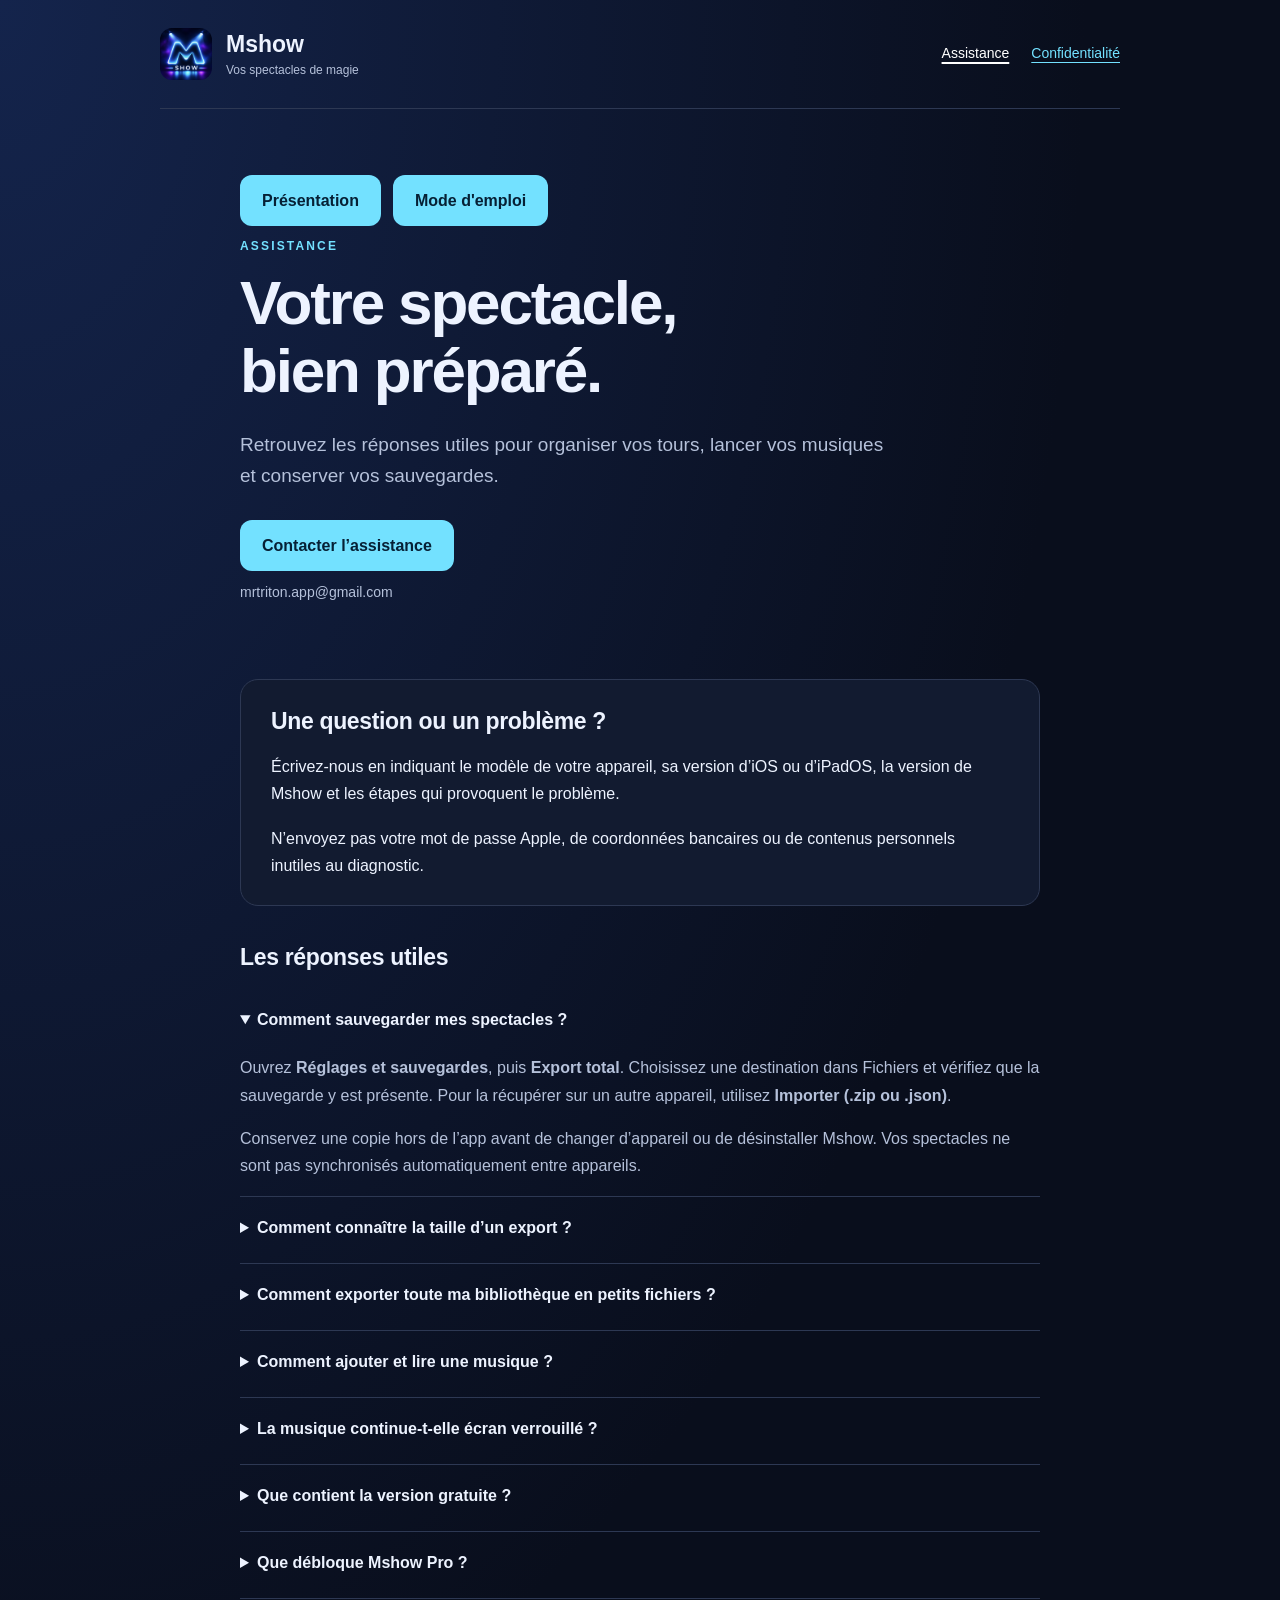
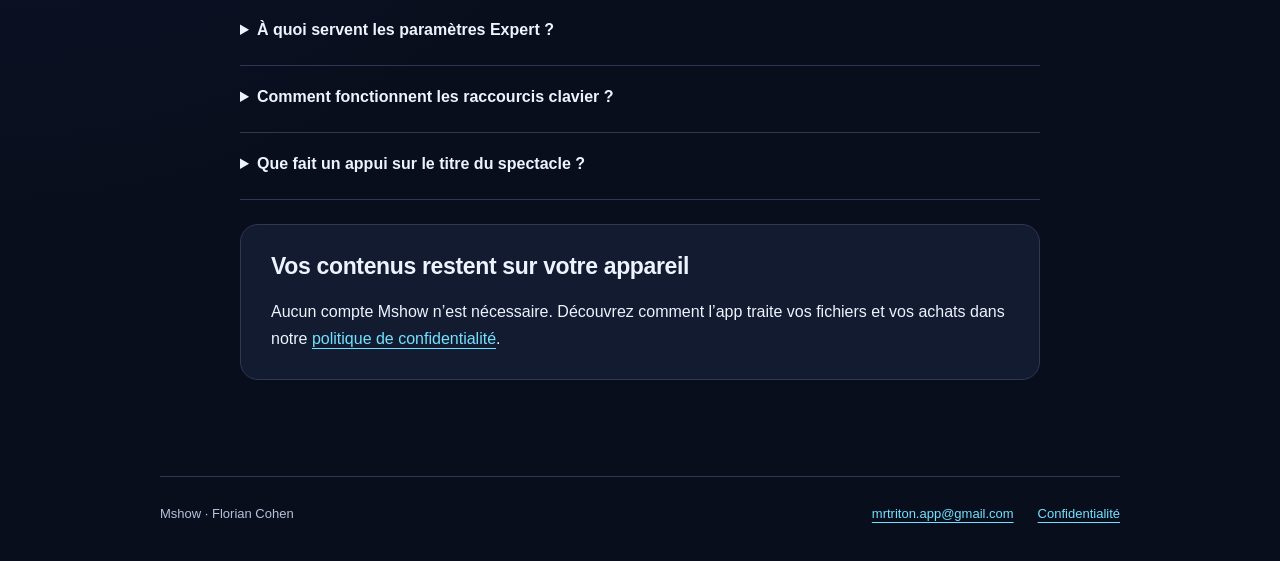
==== commit 6d530ed0: "Ajouter les liens de présentation et de mode d’emploi" ====
--- a/index.html
+++ b/index.html
@@ -2,22 +2,7 @@
 <html lang="fr"><head><meta charset="utf-8"><meta name="viewport" content="width=device-width,initial-scale=1"><title>Assistance Mshow</title><meta name="description" content="Aide Mshow : spectacles, musiques, sauvegardes et achat unique Mshow Pro."><link rel="icon" href="logo.png"><link rel="stylesheet" href="style.css"></head>
 <body><header><a class="brand" href="./"><img src="logo.png" width="52" height="52" alt=""><span>Mshow<small>Vos spectacles de magie</small></span></a><nav aria-label="Navigation"><a href="./" aria-current="page">Assistance</a><a href="confidentialite.html">Confidentialité</a></nav></header>
 <main>
-<section class="card beta-preview" aria-labelledby="beta-title">
-  <p class="eyebrow">APERÇU DE LA VERSION EN TEST</p>
-  <h2 id="beta-title">Les nouveautés de Mshow</h2>
-  <p>Voici un aperçu du build 21, actuellement testé via TestFlight. La première version soumise à Apple est le build 11.</p>
-  <ul>
-    <li><strong>Préparation et mise en place</strong> avec des listes compactes et un bouton pour masquer ou réafficher les cases cochées.</li>
-    <li><strong>Bibliothèque et spectacles</strong> avec tri des tours et groupes de spectacles repliables.</li>
-    <li><strong>Réglages par spectacle</strong> pour personnaliser un tour tout en conservant sa fiche d’origine.</li>
-    <li><strong>Découverte et régie</strong> avec un spectacle de démonstration illustré et l’envoi de commandes OSC sur le réseau local.</li>
-  </ul>
-  <div class="beta-gallery">
-    <figure><a href="apercu-v424-prep.png"><img src="apercu-v424-prep.png" width="390" height="844" alt="Liste de préparation compacte du spectacle Anniv"></a><figcaption>Préparation</figcaption></figure>
-    <figure><a href="apercu-v424-mep.png"><img src="apercu-v424-mep.png" width="390" height="844" alt="Liste de mise en place du spectacle Anniv"></a><figcaption>Mise en place</figcaption></figure>
-    <figure><a href="apercu-v424-live.png"><img src="apercu-v424-live.png" width="390" height="844" alt="Vue Live du spectacle Anniv avec les dessins des tours"></a><figcaption>Live</figcaption></figure>
-  </div>
-</section>
+<div class="quick-links" aria-label="Découvrir Mshow" style="display:flex;gap:.75rem;flex-wrap:wrap"><a class="contact" href="https://www.triton-magicien.com/mshow/">Présentation</a><a class="contact" href="https://www.triton-magicien.com/mshow/mode-emploi.html">Mode d&#39;emploi</a></div>
 <section class="intro"><p class="eyebrow">ASSISTANCE</p><h1>Votre spectacle,<br>bien préparé.</h1><p class="lead">Retrouvez les réponses utiles pour organiser vos tours, lancer vos musiques et conserver vos sauvegardes.</p><a class="contact" href="mailto:mrtriton.app@gmail.com?subject=Assistance%20Mshow">Contacter l’assistance</a><p class="email">mrtriton.app@gmail.com</p></section>
 <section class="card"><h2>Une question ou un problème ?</h2><p>Écrivez-nous en indiquant le modèle de votre appareil, sa version d’iOS ou d’iPadOS, la version de Mshow et les étapes qui provoquent le problème.</p><p>N’envoyez pas votre mot de passe Apple, de coordonnées bancaires ou de contenus personnels inutiles au diagnostic.</p></section>
 <section aria-labelledby="faq"><h2 id="faq">Les réponses utiles</h2>
